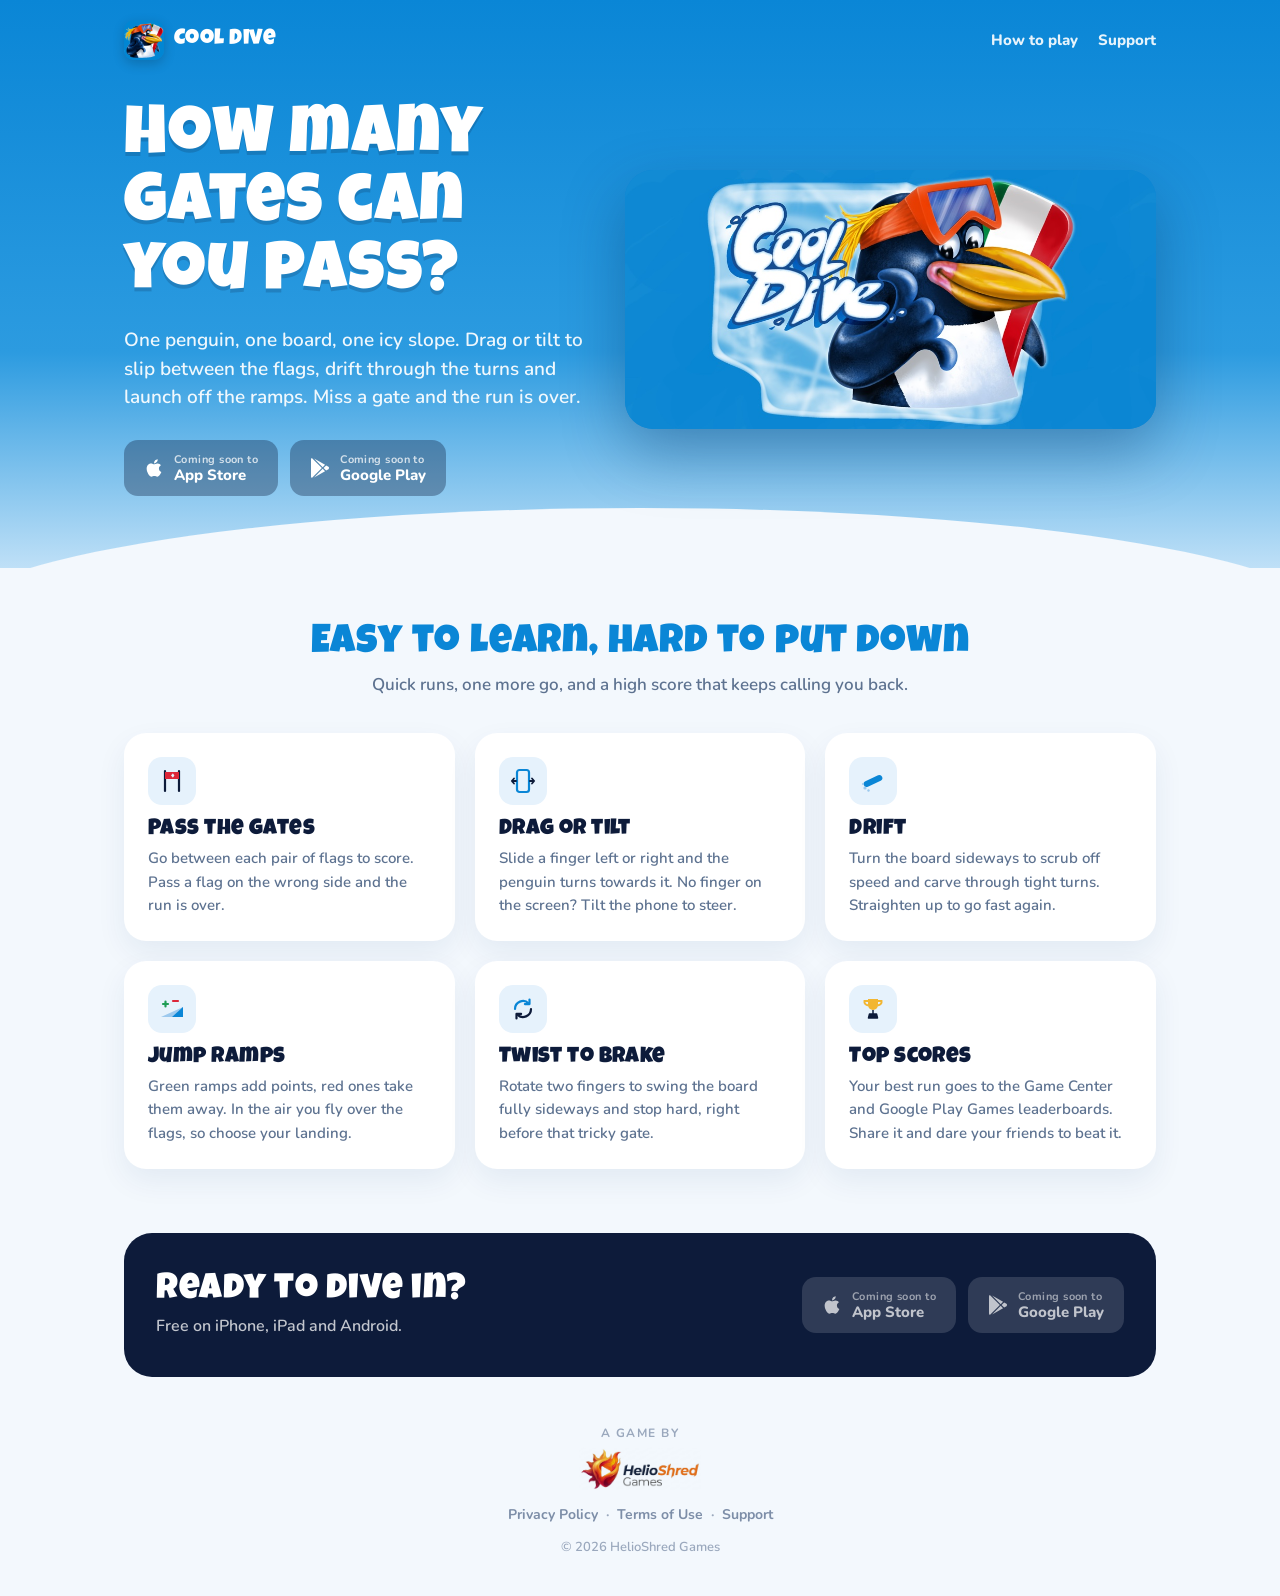
==== index.html @ cf8a67b3 "Initial site Co-Authored-By: Claude Opus 5.5 <noreply@anthropic.com>" ====
<!DOCTYPE html>
<html lang="en">
<head>
  <meta charset="utf-8">
  <meta name="viewport" content="width=device-width, initial-scale=1">
  <title>Cool Dive: Penguin Slalom</title>
  <meta name="description" content="Steer a penguin down an icy slope. Slip between the flags, drift, hit the jump ramps and chase your best score. For iPhone, iPad and Android.">

  <meta name="apple-itunes-app" content="app-id=926570942">
  <link rel="icon" type="image/png" href="favicon.png">
  <link rel="apple-touch-icon" href="apple-touch-icon.png">

  <meta property="og:title" content="Cool Dive: Penguin Slalom">
  <meta property="og:description" content="One penguin, one board, one icy slope. How many gates can you pass?">
  <meta property="og:type" content="website">
  <meta property="og:url" content="https://cooldive.app/">
  <meta property="og:image" content="https://cooldive.app/img/og-image.jpg">
  <meta name="twitter:card" content="summary_large_image">

  <link rel="preconnect" href="https://fonts.googleapis.com">
  <link rel="preconnect" href="https://fonts.gstatic.com" crossorigin>
  <link href="https://fonts.googleapis.com/css2?family=Luckiest+Guy&family=Nunito:wght@500;600;700;800;900&display=swap" rel="stylesheet">

  <style>
    * { margin: 0; padding: 0; box-sizing: border-box; }
    :root {
      --blue: #0a86d6;
      --blue-dark: #066aaa;
      --navy: #0d1b3a;
      --ice: #e6f2fc;
      --red: #dc2638;
      --muted: #5d7290;
    }
    body {
      font-family: 'Nunito', -apple-system, BlinkMacSystemFont, 'Segoe UI', Roboto, sans-serif;
      color: var(--navy);
      background: #f3f8fd;
      -webkit-font-smoothing: antialiased;
    }
    a { color: var(--blue); text-decoration: none; }
    a:hover { color: var(--blue-dark); }
    .wrap { width: 100%; max-width: 1080px; margin: 0 auto; padding-left: 24px; padding-right: 24px; }
    .display { font-family: 'Luckiest Guy', 'Nunito', sans-serif; font-weight: 400; letter-spacing: .02em; }

    /* Hero */
    .hero {
      background: linear-gradient(180deg, #0a86d6 0%, #2c9be0 62%, #bfe0f7 100%);
      color: #fff;
      padding-bottom: 72px;
      position: relative;
      overflow: hidden;
    }
    .hero::after { /* snow bank */
      content: ""; position: absolute; left: -5%; right: -5%; bottom: -60px; height: 120px;
      background: #f3f8fd; border-radius: 50% 50% 0 0 / 100% 100% 0 0;
    }
    nav { display: flex; align-items: center; justify-content: space-between; padding-top: 20px; padding-bottom: 20px; gap: 16px; }
    nav .brand { display: flex; align-items: center; gap: 10px; color: #fff; font-size: 22px; }
    nav .brand img { width: 40px; height: 40px; border-radius: 10px; box-shadow: 0 4px 12px rgba(0,0,0,.18); }
    nav .links { display: flex; gap: 20px; font: 800 15px 'Nunito', sans-serif; }
    nav .links a { color: rgba(255,255,255,.9); }
    nav .links a:hover { color: #fff; }

    .hero-grid { display: grid; grid-template-columns: minmax(0, 1fr) minmax(0, 1.15fr); gap: 40px; align-items: center; padding-top: 24px; position: relative; z-index: 1; }
    .hero h1 { font-size: clamp(40px, 6vw, 68px); line-height: 1; text-shadow: 0 4px 0 rgba(13,27,58,.18); text-wrap: balance; }
    .hero .lead { margin-top: 18px; font: 600 19px/1.5 'Nunito', sans-serif; color: rgba(255,255,255,.92); max-width: 460px; text-wrap: pretty; }
    .hero-art { border-radius: 28px; overflow: hidden; box-shadow: 0 24px 60px rgba(6,50,95,.35); background: #0a86d6; }
    .hero-art img { display: block; width: 100%; height: auto; }

    /* Store buttons */
    .stores { display: flex; gap: 12px; flex-wrap: wrap; margin-top: 28px; }
    .store-btn {
      display: inline-flex; align-items: center; gap: 10px;
      padding: 12px 20px; border-radius: 14px;
      background: var(--navy); color: #fff;
      font: 800 15px 'Nunito', sans-serif;
      transition: transform .15s, background .15s;
    }
    .store-btn:hover { color: #fff; background: #000; transform: translateY(-1px); }
    .store-btn svg { width: 20px; height: 20px; fill: currentColor; flex: none; }
    .store-btn small { display: block; font: 700 11px 'Nunito', sans-serif; opacity: .75; letter-spacing: .04em; }
    .store-btn span { line-height: 1.15; text-align: left; }
    .store-btn.soon { background: rgba(13,27,58,.35); cursor: default; }
    .store-btn.soon:hover { transform: none; background: rgba(13,27,58,.35); }

    /* Features */
    section.features { padding-top: 56px; padding-bottom: 64px; }
    .section-title { font-size: clamp(28px, 4vw, 40px); color: var(--blue); text-align: center; }
    .section-sub { text-align: center; color: var(--muted); font: 600 17px/1.5 'Nunito', sans-serif; margin-top: 8px; }
    .grid { display: grid; grid-template-columns: repeat(auto-fit, minmax(min(100%, 300px), 1fr)); gap: 20px; margin-top: 36px; }
    .card {
      background: #fff; border-radius: 22px; padding: 24px;
      box-shadow: 0 12px 30px rgba(10,60,110,.07);
    }
    .card .icon {
      width: 48px; height: 48px; border-radius: 14px; background: var(--ice);
      display: flex; align-items: center; justify-content: center; margin-bottom: 14px;
    }
    .card .icon svg { width: 28px; height: 28px; }
    .card h3 { font-size: 22px; color: var(--navy); }
    .card p { margin-top: 6px; font: 600 15px/1.55 'Nunito', sans-serif; color: var(--muted); }

    /* Call to action */
    .cta {
      background: var(--navy); color: #fff; border-radius: 28px;
      padding: 40px 32px; display: flex; align-items: center; justify-content: space-between; gap: 24px; flex-wrap: wrap;
    }
    .cta h2 { font-size: clamp(26px, 3.5vw, 36px); }
    .cta p { margin-top: 6px; font: 600 16px 'Nunito', sans-serif; color: rgba(255,255,255,.75); }
    .cta .stores { margin-top: 0; }
    .cta .store-btn { background: #fff; color: var(--navy); }
    .cta .store-btn:hover { background: var(--ice); color: var(--navy); }
    .cta .store-btn.soon { background: rgba(255,255,255,.14); color: rgba(255,255,255,.7); }

    footer { padding-top: 48px; padding-bottom: 40px; display: flex; flex-direction: column; align-items: center; gap: 14px; }
    footer .studio { display: flex; flex-direction: column; align-items: center; gap: 6px; font: 700 12px 'Nunito', sans-serif; letter-spacing: .12em; color: #9aa8bd; }
    footer .studio img { height: 44px; width: auto; mix-blend-mode: multiply; }
    footer .legal { display: flex; gap: 8px; flex-wrap: wrap; justify-content: center; font: 700 14px 'Nunito', sans-serif; color: #9aa8bd; }
    footer .legal a { color: #7d8ea8; }
    footer .legal a:hover { color: var(--navy); }
    footer .copy { font: 600 13px 'Nunito', sans-serif; color: #9aa8bd; }

    @media (max-width: 820px) {
      .hero-grid { grid-template-columns: 1fr; gap: 28px; }
      .hero-copy { text-align: center; }
      .hero .lead { margin-left: auto; margin-right: auto; }
      .hero .stores { justify-content: center; }
      .cta { flex-direction: column; text-align: center; }
      .cta .stores { justify-content: center; }
    }
    @media (max-width: 520px) {
      .wrap { padding-left: 16px; padding-right: 16px; }
      nav .links { gap: 14px; font-size: 14px; }
      .hero-art { border-radius: 20px; }
      .cta { border-radius: 22px; padding: 32px 20px; }
    }
  </style>
</head>
<body>

  <header class="hero">
    <nav class="wrap">
      <a class="brand display" href="/"><img src="img/icon.png" alt="">Cool Dive</a>
      <div class="links">
        <a href="#how">How to play</a>
        <a href="/support">Support</a>
      </div>
    </nav>

    <div class="wrap hero-grid">
      <div class="hero-copy">
        <h1 class="display">How many gates can you pass?</h1>
        <p class="lead">One penguin, one board, one icy slope. Drag or tilt to slip between the flags, drift through the turns and launch off the ramps. Miss a gate and the run is over.</p>
        <div class="stores" data-stores></div>
      </div>
      <div class="hero-art">
        <img src="img/hero.jpg" alt="Cool Dive: a penguin with orange goggles and a snowboard gives a thumbs up" width="1024" height="500">
      </div>
    </div>
  </header>

  <main>
    <section id="how" class="wrap features">
      <h2 class="display section-title">Easy to learn, hard to put down</h2>
      <p class="section-sub">Quick runs, one more go, and a high score that keeps calling you back.</p>

      <div class="grid">
        <div class="card">
          <div class="icon"><svg viewBox="0 0 28 28"><path d="M7 4v20" stroke="#0d1b3a" stroke-width="2.2" stroke-linecap="round"/><path d="M7 5h9l-3 3.5 3 3.5H7z" fill="#dc2638"/><path d="M21 4v20" stroke="#0d1b3a" stroke-width="2.2" stroke-linecap="round"/><path d="M21 5h-7l2.4 3.5L14 12h7z" fill="#dc2638"/></svg></div>
          <h3 class="display">Pass the gates</h3>
          <p>Go between each pair of flags to score. Pass a flag on the wrong side and the run is over.</p>
        </div>
        <div class="card">
          <div class="icon"><svg viewBox="0 0 28 28"><rect x="8" y="3" width="12" height="22" rx="2.5" fill="none" stroke="#0a86d6" stroke-width="2.2"/><path d="M3 14h4M21 14h4M5 11.5 2.8 14 5 16.5M23 11.5l2.2 2.5-2.2 2.5" stroke="#0d1b3a" stroke-width="1.8" fill="none" stroke-linecap="round" stroke-linejoin="round"/></svg></div>
          <h3 class="display">Drag or tilt</h3>
          <p>Slide a finger left or right and the penguin turns towards it. No finger on the screen? Tilt the phone to steer.</p>
        </div>
        <div class="card">
          <div class="icon"><svg viewBox="0 0 28 28"><rect x="4" y="11" width="20" height="6" rx="3" transform="rotate(-25 14 14)" fill="#0a86d6"/><circle cx="6" cy="21" r="1.6" fill="#9cc9ee"/><circle cx="9.5" cy="23.5" r="1.2" fill="#9cc9ee"/><circle cx="4" cy="17" r="1.1" fill="#9cc9ee"/></svg></div>
          <h3 class="display">Drift</h3>
          <p>Turn the board sideways to scrub off speed and carve through tight turns. Straighten up to go fast again.</p>
        </div>
        <div class="card">
          <div class="icon"><svg viewBox="0 0 28 28"><path d="M3 22h22L25 12z" fill="#9cc9ee"/><path d="M14 22 25 12v10z" fill="#0a86d6"/><path d="M5 9h5M7.5 6.5v5" stroke="#1f9d55" stroke-width="2.2" stroke-linecap="round"/><path d="M15 6h5" stroke="#dc2638" stroke-width="2.2" stroke-linecap="round"/></svg></div>
          <h3 class="display">Jump ramps</h3>
          <p>Green ramps add points, red ones take them away. In the air you fly over the flags, so choose your landing.</p>
        </div>
        <div class="card">
          <div class="icon"><svg viewBox="0 0 28 28"><path d="M6 14a8 8 0 0 1 13.7-5.6" fill="none" stroke="#0a86d6" stroke-width="2.2" stroke-linecap="round"/><path d="M20.5 4.5v4.6h-4.6" fill="none" stroke="#0a86d6" stroke-width="2.2" stroke-linecap="round" stroke-linejoin="round"/><path d="M22 14a8 8 0 0 1-13.7 5.6" fill="none" stroke="#0d1b3a" stroke-width="2.2" stroke-linecap="round"/><path d="M7.5 23.5v-4.6h4.6" fill="none" stroke="#0d1b3a" stroke-width="2.2" stroke-linecap="round" stroke-linejoin="round"/></svg></div>
          <h3 class="display">Twist to brake</h3>
          <p>Rotate two fingers to swing the board fully sideways and stop hard, right before that tricky gate.</p>
        </div>
        <div class="card">
          <div class="icon"><svg viewBox="0 0 28 28"><path d="M9 4h10v6a5 5 0 0 1-10 0z" fill="#f2b632"/><path d="M9 6H5.5a3.5 3.5 0 0 0 4 4.2M19 6h3.5a3.5 3.5 0 0 1-4 4.2" fill="none" stroke="#f2b632" stroke-width="2"/><path d="M14 15v4M9.5 23h9l-1-4h-7z" fill="#0d1b3a" stroke="#0d1b3a" stroke-width="1.5" stroke-linejoin="round"/></svg></div>
          <h3 class="display">Top scores</h3>
          <p>Your best run goes to the Game Center and Google Play Games leaderboards. Share it and dare your friends to beat it.</p>
        </div>
      </div>
    </section>

    <section class="wrap">
      <div class="cta">
        <div>
          <h2 class="display">Ready to dive in?</h2>
          <p>Free on iPhone, iPad and Android.</p>
        </div>
        <div class="stores" data-stores></div>
      </div>
    </section>
  </main>

  <footer class="wrap">
    <a class="studio" href="https://helioshred.com"><span>A GAME BY</span><img src="img/helioshred-logo.png" alt="HelioShred Games"></a>
    <div class="legal">
      <a href="/privacy">Privacy Policy</a><span>·</span>
      <a href="/terms">Terms of Use</a><span>·</span>
      <a href="/support">Support</a>
    </div>
    <div class="copy">© 2026 HelioShred Games</div>
  </footer>

  <script>
    (function () {
      // Flip a store to true once its listing is live.
      var LIVE = { ios: false, android: false };
      var STORES = [
        {
          key: 'ios', small: 'Download on the', label: 'App Store',
          href: 'https://apps.apple.com/app/id926570942',
          icon: '<svg viewBox="0 0 384 512"><path d="M318.7 268.7c-.2-36.7 16.4-64.4 50-84.8-18.8-26.9-47.2-41.7-84.7-44.6-35.5-2.8-74.3 20.7-88.5 20.7-15 0-49.4-19.7-76.4-19.7C63.3 141.2 4 184.8 4 273.5q0 39.3 14.4 81.2c12.8 36.7 59 126.7 107.2 125.2 25.2-.6 43-17.9 75.8-17.9 31.8 0 48.3 17.9 76.4 17.9 48.6-.7 90.4-82.5 102.6-119.3-65.2-30.7-61.7-90-61.7-91.9zm-56.6-164.2c27.3-32.4 24.8-61.9 24-72.5-24.1 1.4-52 16.4-67.9 34.9-17.5 19.8-27.8 44.3-25.6 71.9 25.9-2 49.5-15.5 69.5-34.3z"/></svg>'
        },
        {
          key: 'android', small: 'Get it on', label: 'Google Play',
          href: 'https://play.google.com/store/apps/details?id=com.helioshred.cooldive',
          icon: '<svg viewBox="0 0 512 512"><path d="M325.3 234.3 104.6 13l280.8 161.2-60.1 60.1zM47 0C34 6.8 25.3 19.2 25.3 35.3v441.3c0 16.1 8.7 28.5 21.7 35.3l256.6-256L47 0zm425.2 225.6-58.9-34.1-65.7 64.5 65.7 64.5 60.1-34.1c18-14.3 18-46.5-1.2-60.8zM104.6 499l280.8-161.2-60.1-60.1L104.6 499z"/></svg>'
        }
      ];
      var html = STORES.map(function (s) {
        var live = LIVE[s.key];
        return '<a class="store-btn' + (live ? '' : ' soon') + '"' +
          (live ? ' href="' + s.href + '"' : ' aria-disabled="true"') + '>' + s.icon +
          '<span><small>' + (live ? s.small : 'Coming soon to') + '</small>' + s.label + '</span></a>';
      }).join('');
      var slots = document.querySelectorAll('[data-stores]');
      for (var i = 0; i < slots.length; i++) slots[i].innerHTML = html;
    })();
  </script>
</body>
</html>
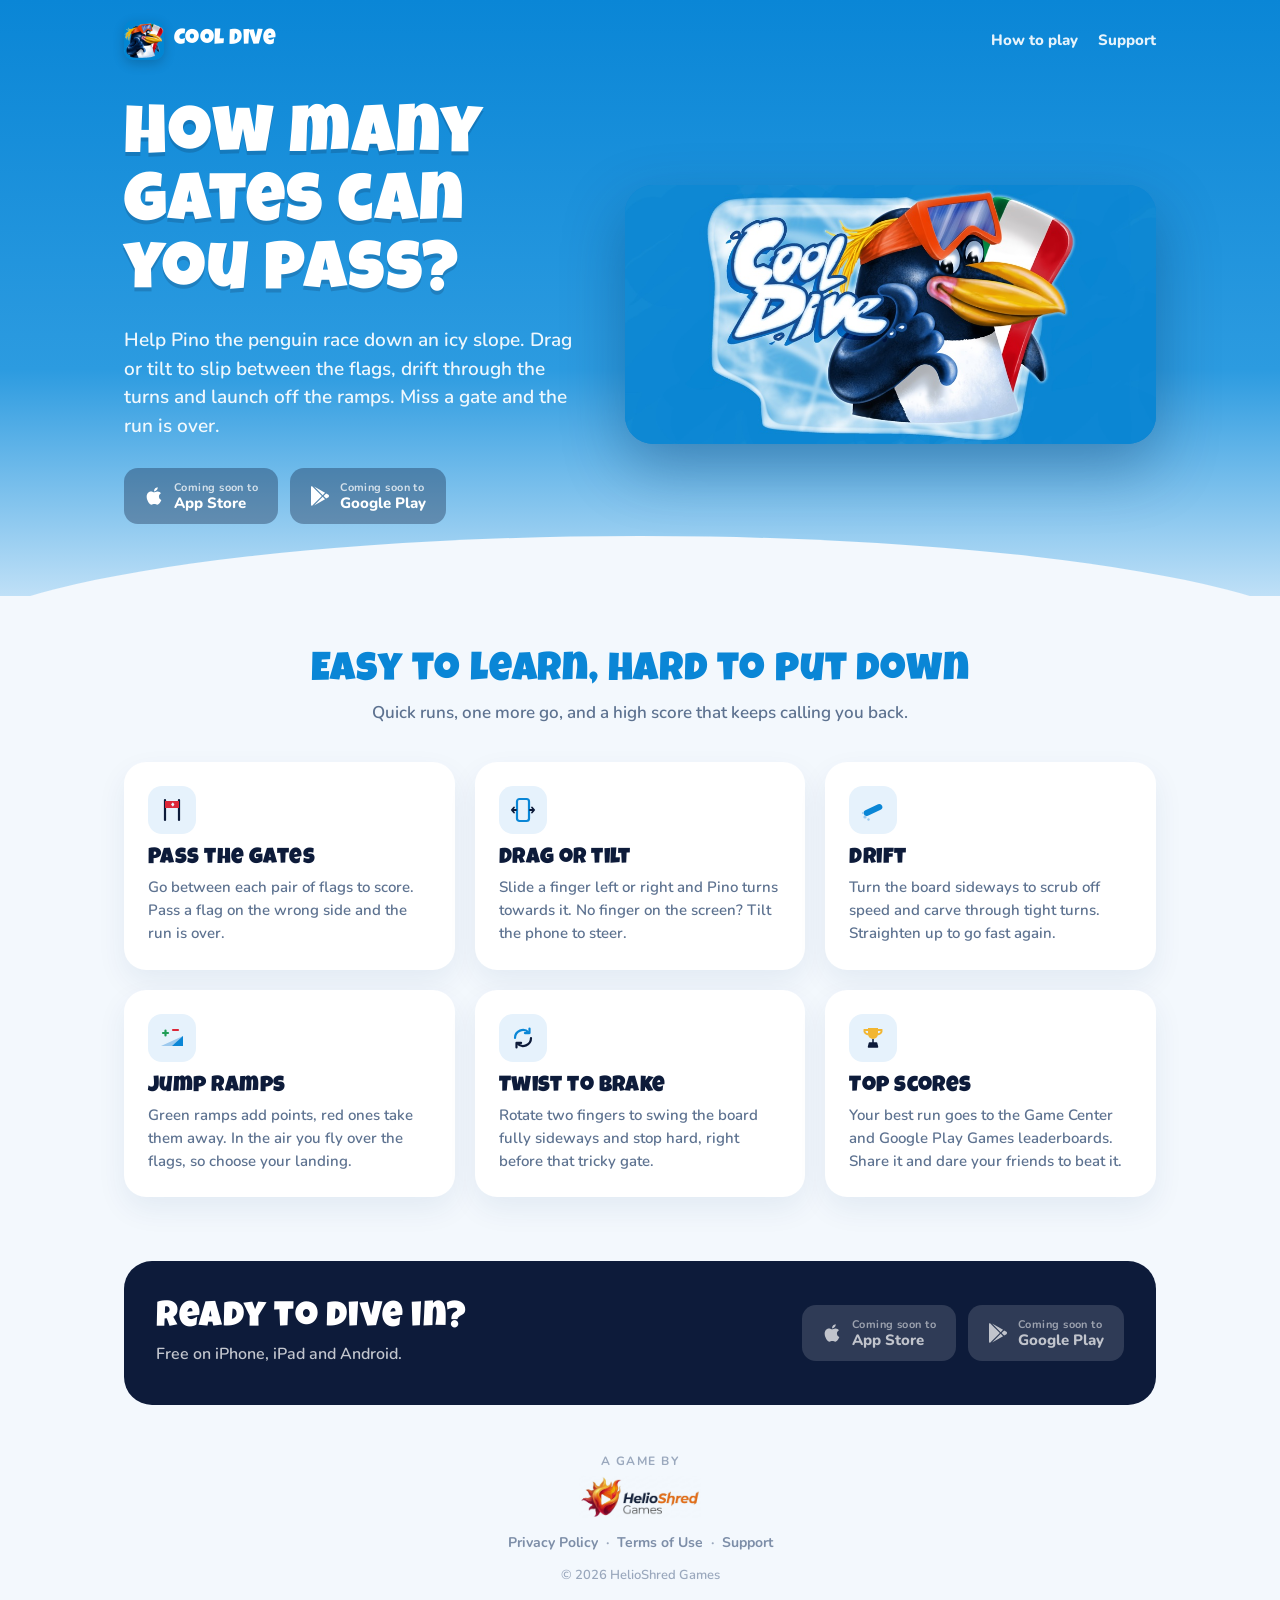
==== commit 196cf65b: "mvp" ====
--- a/index.html
+++ b/index.html
@@ -4,14 +4,14 @@
   <meta charset="utf-8">
   <meta name="viewport" content="width=device-width, initial-scale=1">
   <title>Cool Dive: Penguin Slalom</title>
-  <meta name="description" content="Steer a penguin down an icy slope. Slip between the flags, drift, hit the jump ramps and chase your best score. For iPhone, iPad and Android.">
+  <meta name="description" content="Help Pino the penguin race down an icy slope. Slip between the flags, drift, hit the jump ramps and chase your best score. For iPhone, iPad and Android.">
 
   <meta name="apple-itunes-app" content="app-id=926570942">
   <link rel="icon" type="image/png" href="favicon.png">
   <link rel="apple-touch-icon" href="apple-touch-icon.png">
 
   <meta property="og:title" content="Cool Dive: Penguin Slalom">
-  <meta property="og:description" content="One penguin, one board, one icy slope. How many gates can you pass?">
+  <meta property="og:description" content="Help Pino the penguin race down an icy slope. How many gates can you pass?">
   <meta property="og:type" content="website">
   <meta property="og:url" content="https://cooldive.app/">
   <meta property="og:image" content="https://cooldive.app/img/og-image.jpg">
@@ -150,11 +150,11 @@
     <div class="wrap hero-grid">
       <div class="hero-copy">
         <h1 class="display">How many gates can you pass?</h1>
-        <p class="lead">One penguin, one board, one icy slope. Drag or tilt to slip between the flags, drift through the turns and launch off the ramps. Miss a gate and the run is over.</p>
+        <p class="lead">Help Pino the penguin race down an icy slope. Drag or tilt to slip between the flags, drift through the turns and launch off the ramps. Miss a gate and the run is over.</p>
         <div class="stores" data-stores></div>
       </div>
       <div class="hero-art">
-        <img src="img/hero.jpg" alt="Cool Dive: a penguin with orange goggles and a snowboard gives a thumbs up" width="1024" height="500">
+        <img src="img/hero.jpg" alt="Cool Dive: Pino the penguin, wearing orange goggles and holding a snowboard, gives a thumbs up" width="1024" height="500">
       </div>
     </div>
   </header>
@@ -173,7 +173,7 @@
         <div class="card">
           <div class="icon"><svg viewBox="0 0 28 28"><rect x="8" y="3" width="12" height="22" rx="2.5" fill="none" stroke="#0a86d6" stroke-width="2.2"/><path d="M3 14h4M21 14h4M5 11.5 2.8 14 5 16.5M23 11.5l2.2 2.5-2.2 2.5" stroke="#0d1b3a" stroke-width="1.8" fill="none" stroke-linecap="round" stroke-linejoin="round"/></svg></div>
           <h3 class="display">Drag or tilt</h3>
-          <p>Slide a finger left or right and the penguin turns towards it. No finger on the screen? Tilt the phone to steer.</p>
+          <p>Slide a finger left or right and Pino turns towards it. No finger on the screen? Tilt the phone to steer.</p>
         </div>
         <div class="card">
           <div class="icon"><svg viewBox="0 0 28 28"><rect x="4" y="11" width="20" height="6" rx="3" transform="rotate(-25 14 14)" fill="#0a86d6"/><circle cx="6" cy="21" r="1.6" fill="#9cc9ee"/><circle cx="9.5" cy="23.5" r="1.2" fill="#9cc9ee"/><circle cx="4" cy="17" r="1.1" fill="#9cc9ee"/></svg></div>
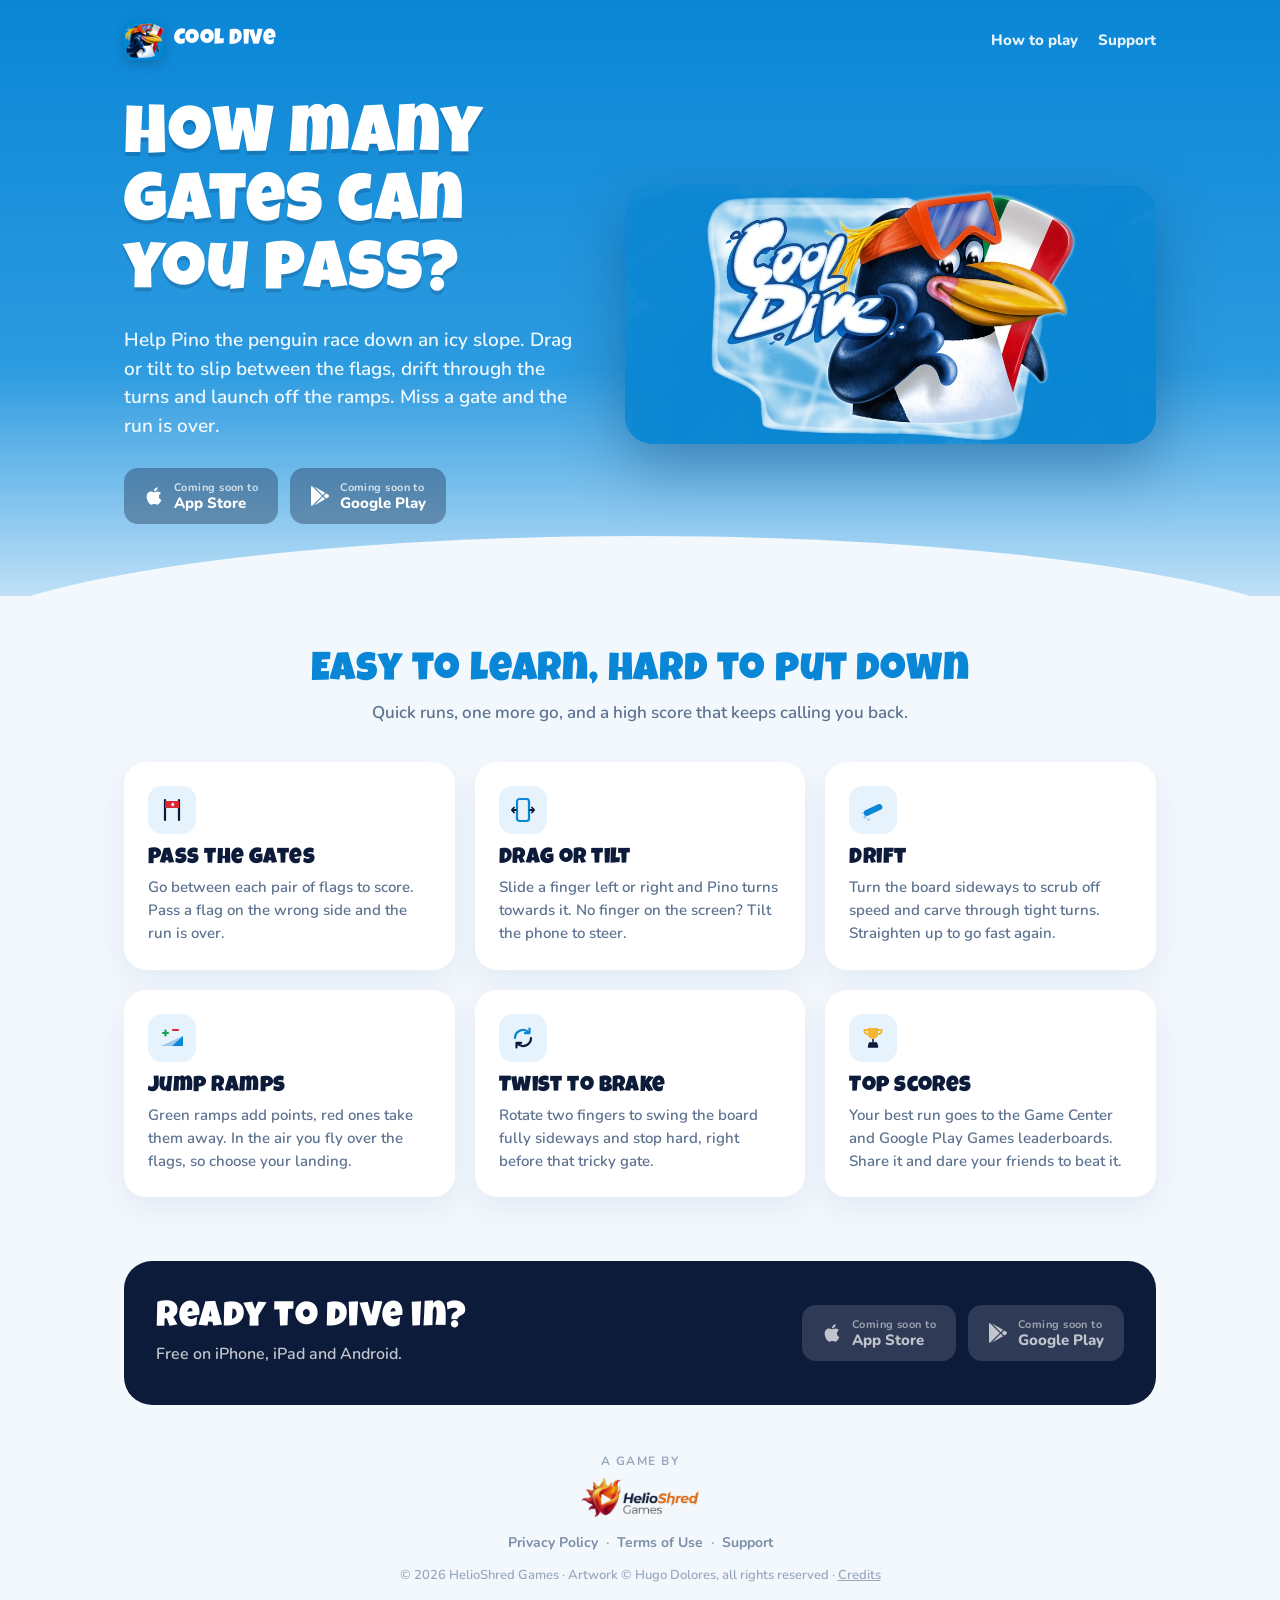
==== commit be21930d: "add credits" ====
--- a/index.html
+++ b/index.html
@@ -119,6 +119,8 @@
     footer .legal a { color: #7d8ea8; }
     footer .legal a:hover { color: var(--navy); }
     footer .copy { font: 600 13px 'Nunito', sans-serif; color: #9aa8bd; }
+    footer .copy a { color: inherit; text-decoration: underline; }
+    footer .copy a:hover { color: var(--navy); }
 
     @media (max-width: 820px) {
       .hero-grid { grid-template-columns: 1fr; gap: 28px; }
@@ -216,7 +218,7 @@
       <a href="/terms">Terms of Use</a><span>·</span>
       <a href="/support">Support</a>
     </div>
-    <div class="copy">© 2026 HelioShred Games</div>
+    <div class="copy">© 2026 HelioShred Games · Artwork © Hugo Dolores, all rights reserved · <a href="/support#credits">Credits</a></div>
   </footer>
 
   <script>
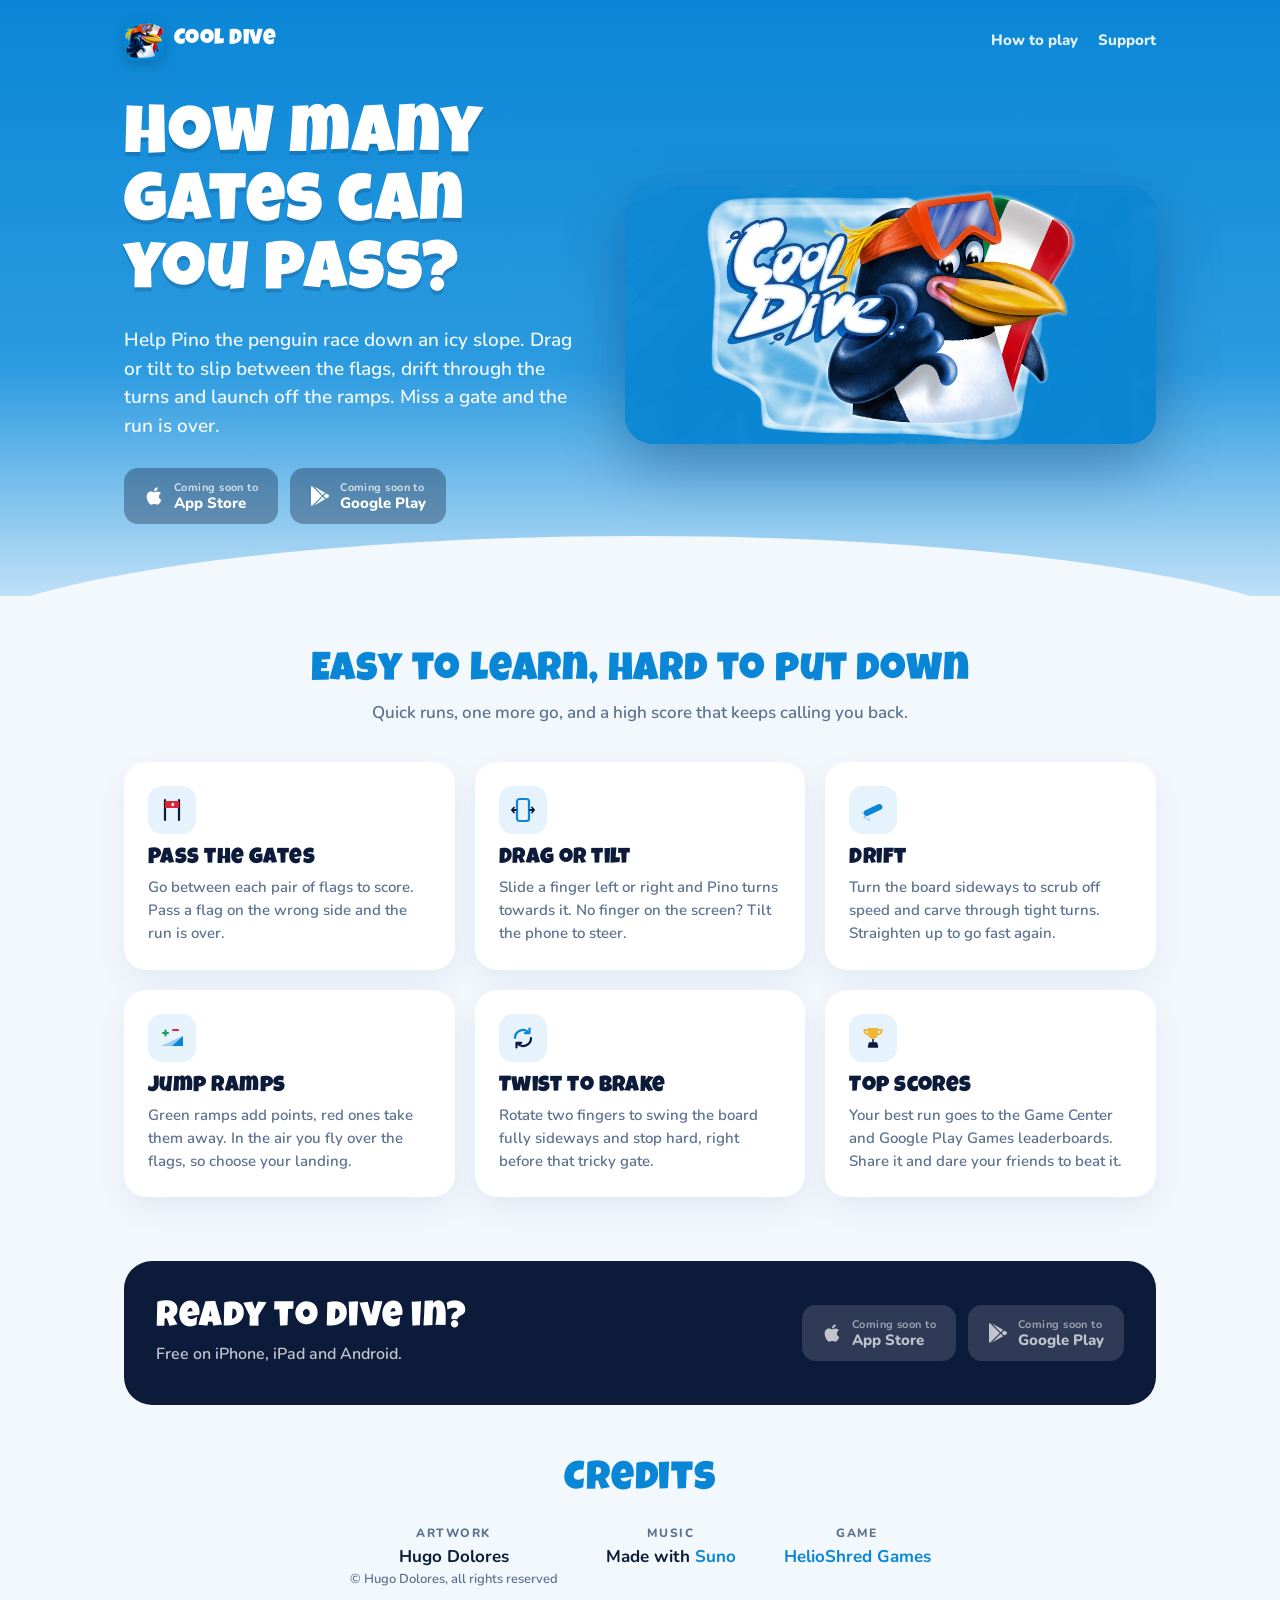
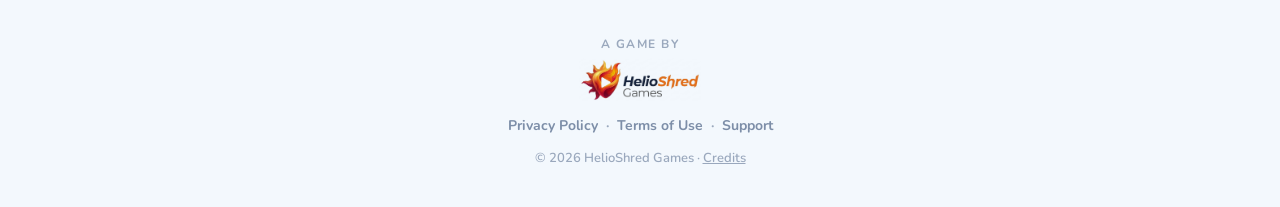
==== commit 13edba2c: "tune support and credits" ====
--- a/index.html
+++ b/index.html
@@ -112,6 +112,14 @@
     .cta .store-btn:hover { background: var(--ice); color: var(--navy); }
     .cta .store-btn.soon { background: rgba(255,255,255,.14); color: rgba(255,255,255,.7); }
 
+    /* Credits */
+    section.credits { padding-top: 56px; }
+    .credits dl { margin: 24px auto 0; display: flex; flex-wrap: wrap; justify-content: center; gap: 16px 48px; }
+    .credits dt { font: 800 12px 'Nunito', sans-serif; letter-spacing: .12em; text-transform: uppercase; color: var(--muted); text-align: center; }
+    .credits dd { margin: 4px 0 0; font: 700 17px 'Nunito', sans-serif; color: var(--navy); text-align: center; }
+    .credits dd small { display: block; margin-top: 2px; font: 600 13px 'Nunito', sans-serif; color: var(--muted); }
+    .credits dd a { color: var(--blue); }
+
     footer { padding-top: 48px; padding-bottom: 40px; display: flex; flex-direction: column; align-items: center; gap: 14px; }
     footer .studio { display: flex; flex-direction: column; align-items: center; gap: 6px; font: 700 12px 'Nunito', sans-serif; letter-spacing: .12em; color: #9aa8bd; }
     footer .studio img { height: 44px; width: auto; mix-blend-mode: multiply; }
@@ -209,6 +217,15 @@
         <div class="stores" data-stores></div>
       </div>
     </section>
+
+    <section id="credits" class="wrap credits">
+      <h2 class="section-title display">Credits</h2>
+      <dl>
+        <div><dt>Artwork</dt><dd>Hugo Dolores<small>© Hugo Dolores, all rights reserved</small></dd></div>
+        <div><dt>Music</dt><dd>Made with <a href="https://suno.com">Suno</a></dd></div>
+        <div><dt>Game</dt><dd><a href="https://helioshred.com">HelioShred Games</a></dd></div>
+      </dl>
+    </section>
   </main>
 
   <footer class="wrap">
@@ -218,7 +235,7 @@
       <a href="/terms">Terms of Use</a><span>·</span>
       <a href="/support">Support</a>
     </div>
-    <div class="copy">© 2026 HelioShred Games · Artwork © Hugo Dolores, all rights reserved · <a href="/support#credits">Credits</a></div>
+    <div class="copy">© 2026 HelioShred Games · <a href="#credits">Credits</a></div>
   </footer>
 
   <script>
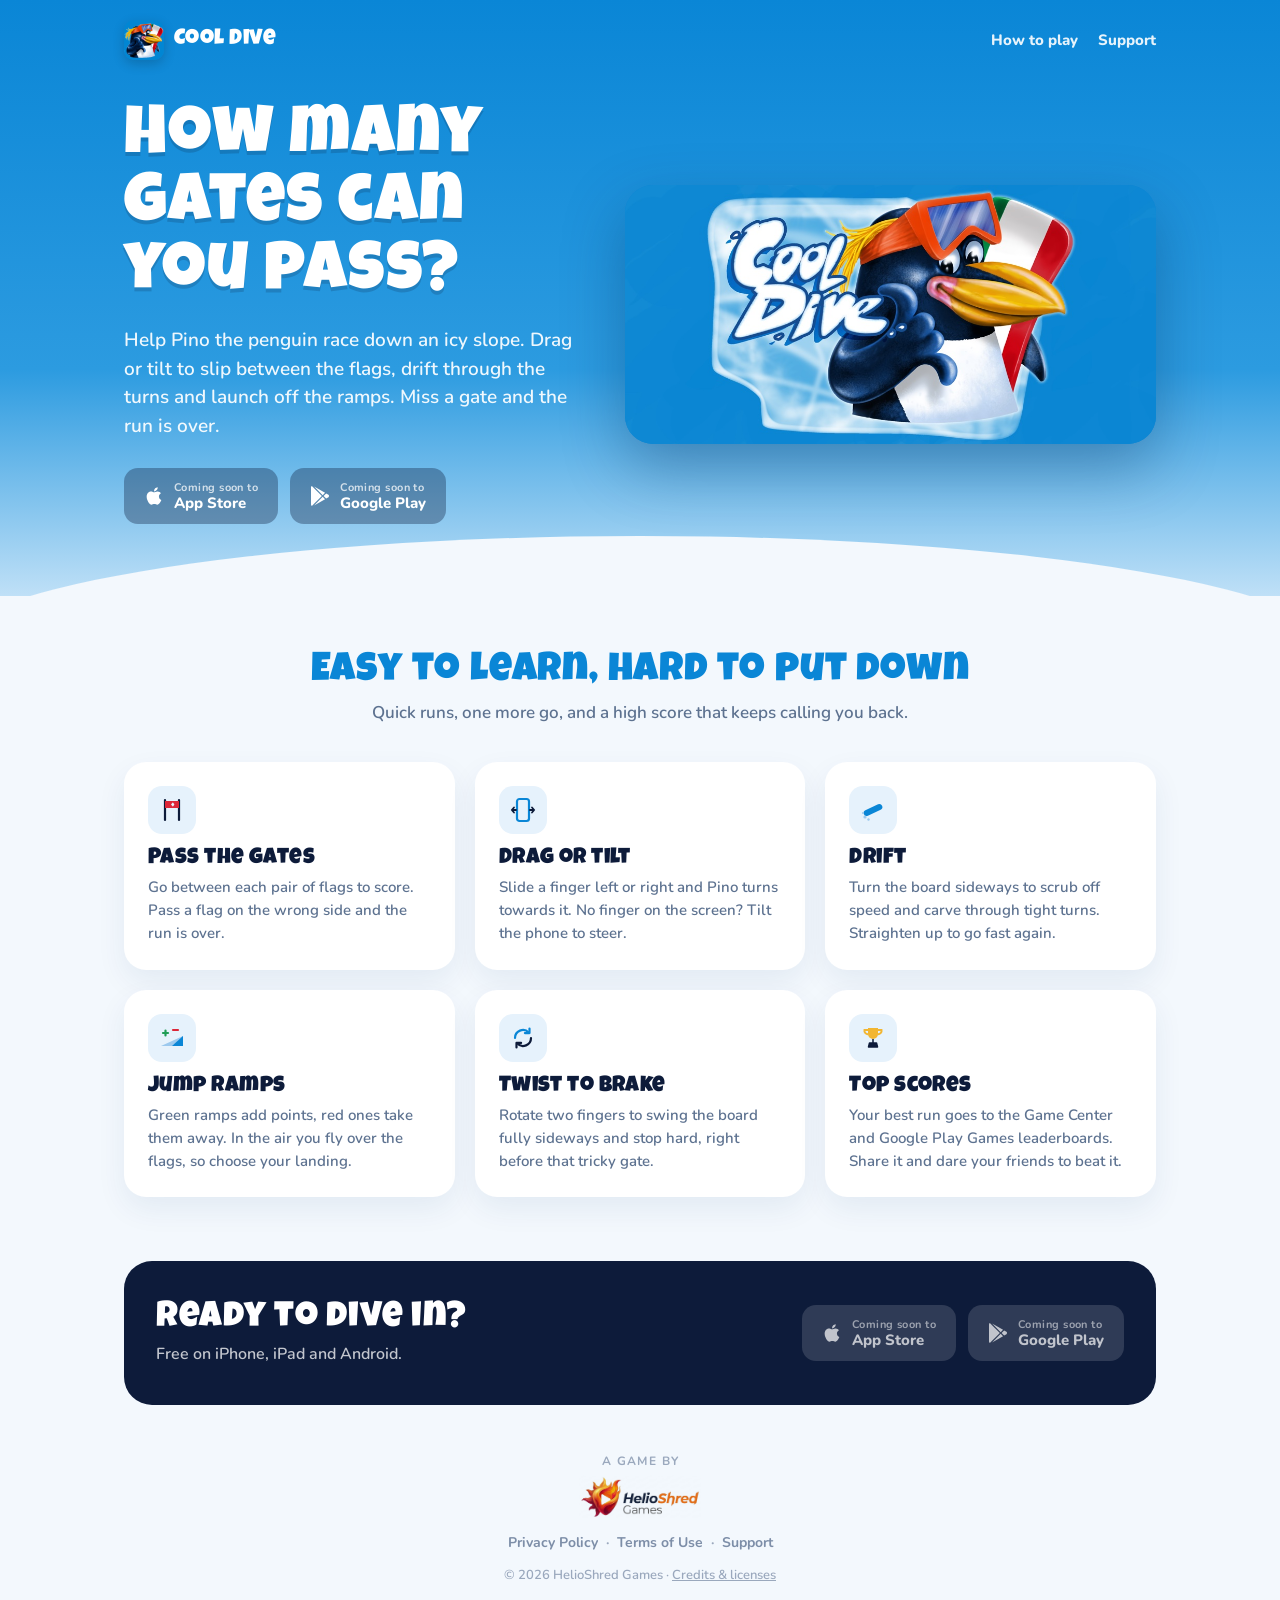
==== commit 6a76f3ff: "Update index.html" ====
--- a/index.html
+++ b/index.html
@@ -112,16 +112,10 @@
     .cta .store-btn:hover { background: var(--ice); color: var(--navy); }
     .cta .store-btn.soon { background: rgba(255,255,255,.14); color: rgba(255,255,255,.7); }
 
-    /* Credits */
-    section.credits { padding-top: 56px; }
-    .credits dl { margin: 24px auto 0; display: flex; flex-wrap: wrap; justify-content: center; gap: 16px 48px; }
-    .credits dt { font: 800 12px 'Nunito', sans-serif; letter-spacing: .12em; text-transform: uppercase; color: var(--muted); text-align: center; }
-    .credits dd { margin: 4px 0 0; font: 700 17px 'Nunito', sans-serif; color: var(--navy); text-align: center; }
-    .credits dd small { display: block; margin-top: 2px; font: 600 13px 'Nunito', sans-serif; color: var(--muted); }
-    .credits dd a { color: var(--blue); }
-
     footer { padding-top: 48px; padding-bottom: 40px; display: flex; flex-direction: column; align-items: center; gap: 14px; }
     footer .studio { display: flex; flex-direction: column; align-items: center; gap: 6px; font: 700 12px 'Nunito', sans-serif; letter-spacing: .12em; color: #9aa8bd; }
+    /* letter-spacing also trails the last letter; pad the left to match so the label centres */
+    footer .studio span { padding-left: .12em; }
     footer .studio img { height: 44px; width: auto; mix-blend-mode: multiply; }
     footer .legal { display: flex; gap: 8px; flex-wrap: wrap; justify-content: center; font: 700 14px 'Nunito', sans-serif; color: #9aa8bd; }
     footer .legal a { color: #7d8ea8; }
@@ -217,15 +211,6 @@
         <div class="stores" data-stores></div>
       </div>
     </section>
-
-    <section id="credits" class="wrap credits">
-      <h2 class="section-title display">Credits</h2>
-      <dl>
-        <div><dt>Artwork</dt><dd>Hugo Dolores<small>© Hugo Dolores, all rights reserved</small></dd></div>
-        <div><dt>Music</dt><dd>Made with <a href="https://suno.com">Suno</a></dd></div>
-        <div><dt>Game</dt><dd><a href="https://helioshred.com">HelioShred Games</a></dd></div>
-      </dl>
-    </section>
   </main>
 
   <footer class="wrap">
@@ -235,7 +220,7 @@
       <a href="/terms">Terms of Use</a><span>·</span>
       <a href="/support">Support</a>
     </div>
-    <div class="copy">© 2026 HelioShred Games · <a href="#credits">Credits</a></div>
+    <div class="copy">© 2026 HelioShred Games · <a href="/support#credits">Credits &amp; licenses</a></div>
   </footer>
 
   <script>
